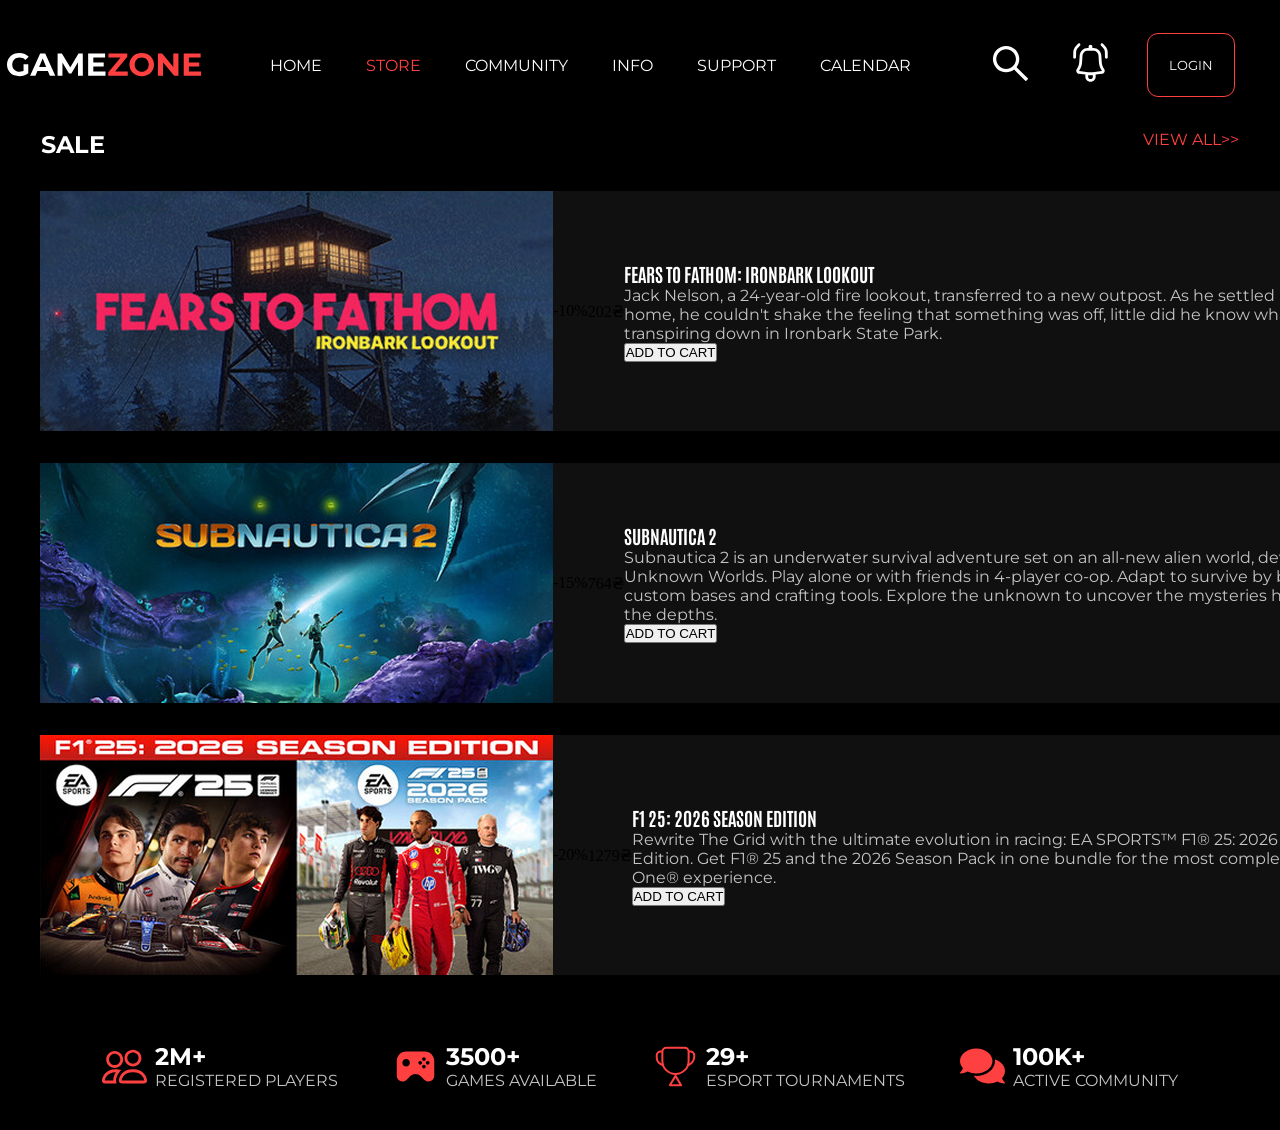
==== store.html @ e489b039 "2part" ====
<!DOCTYPE html>
<html lang="en">
<head>
    <meta charset="UTF-8">
    <meta name="viewport" content="width=device-width, initial-scale=1.0">
    <title>Document</title>
    <link rel="stylesheet" href="store.css">
    <link rel="preconnect" href="https://fonts.googleapis.com">
<link rel="preconnect" href="https://fonts.gstatic.com" crossorigin>
<link href="https://fonts.googleapis.com/css2?family=Montserrat:ital,wght@0,100..900;1,100..900&display=swap" rel="stylesheet">
<link rel="preconnect" href="https://fonts.googleapis.com">
<link rel="preconnect" href="https://fonts.gstatic.com" crossorigin>
<link href="https://fonts.googleapis.com/css2?family=Antonio:wght@100..700&display=swap" rel="stylesheet">
</head>
<body>
    <header>
        <div class="header_containers">
       <img src="GAMEZONE.svg" alt="" />

      <ul class="navigation">
        <li><a class="unselected" href="">HOME</a></li>
        <li><a class="unselected selected" href="">STORE</a></li>
        <li><a class="unselected" href="">COMMUNITY</a></li>
        <li><a class="unselected" href="">INFO</a></li>
        <li><a class="unselected" href="">SUPPORT</a></li>
        <li><a class="unselected" href="">CALENDAR</a></li>
      </ul>
      <div class="btns">
        <button class="nav"><img src="search.svg" alt="" /></button>
        <button class="nav">
        <img src="notification.svg" alt="" />
      </button>
      <button class="login">LOGIN</button>
      </div>
   </div>
    </header>
    <main>
        <section></section>
        <section>
            <div class="sale">
                <h2 class="gamesale">SALE</h2>
                <a class="showall" href="">VIEW ALL>></a>
            </div>
            <ul class="gamesonsale">
                <li>
                    <div class="gameonsale"><img src="ftf.png" alt=""><span class="sale percent">-10%</span><span class="finalprice">202₴</span>
                        <div>
                            <h3 class="text1">FEARS TO FATHOM: IRONBARK LOOKOUT</h3>
                            <p class="text2">Jack Nelson, a 24-year-old fire lookout, transferred to a new outpost. As he settled into his new home, he couldn't shake the feeling that something was off, little did he know what was transpiring down in Ironbark State Park.</p>
                            <button class="cartbutton">ADD TO CART</button>
                        </div>

                    </div>
                </li>
                <li>
                    <div class="gameonsale"><img src="subnautica2.png" alt=""><span class="sale percent">-15%</span><span class="finalprice">764₴</span>
                        <div>
                            <h3 class="text1">SUBNAUTICA 2</h3>
                            <p class="text2">Subnautica 2 is an underwater survival adventure set on an all-new alien world, developed by Unknown Worlds. Play alone or with friends in 4-player co-op. Adapt to survive by building custom bases and crafting tools. Explore the unknown to uncover the mysteries hidden within the depths.</p>
                            <button class="cartbutton">ADD TO CART</button>
                        </div>
                    </div>
                </li>
                <li>
                    <div class="gameonsale"><img src="f125.png" alt=""><span class="sale percent">-20%</span><span class="finalprice">1279₴</span>
                    <div>
                        <h3 class="text1">F1 25: 2026 SEASON EDITION</h3>
                            <p class="text2">Rewrite The Grid with the ultimate evolution in racing: EA SPORTS™ F1® 25: 2026 Season Edition. Get F1® 25 and the 2026 Season Pack in one bundle for the most complete Formula One® experience.</p>
                            <button class="cartbutton">ADD TO CART</button>
                    </div>
                    </div>
                </li>
            </ul>
        </section>
        <section></section>
    </main>
    <footer>
        <ul class="details">
        <li class="det">
          <img src="people.svg" alt="" />
          <div class="idk"><h5 class="maintxt">2M+</h5>
          <p class="txt">REGISTERED PLAYERS</p></div>
        </li>
        <li class="det">
          <img src="joystick.svg" alt="" />
          <div class="idk"><h5 class="maintxt">3500+</h5>
          <p class="txt">GAMES AVAILABLE</p></div>
        </li>
        <li class="det">
          <img src="trophy.svg" alt="" />
          <div class="idk"><h5 class="maintxt">29+</h5>
          <p class="txt">ESPORT TOURNAMENTS</p></div>
          
        </li>
        <li class="det">
          <img src="comments.svg" alt="" />
          <div class="idk"> <h5 class="maintxt">100K+</h5>
          <p class="txt">ACTIVE COMMUNITY</p></div>
         
        </li>
      </ul>
    </footer>
</body>
</html>
---- store.css ----
/* .montserrat-<uniquifier> {
  font-family: "Montserrat", sans-serif;
  font-optical-sizing: auto;
  font-weight: <weight>;
  font-style: normal;
} */


/* .antonio-<uniquifier> {
  font-family: "Antonio", sans-serif;
  font-optical-sizing: auto;
  font-weight: <weight>;
  font-style: normal;
} */




* {
    padding: 0;
    margin: 0;

}
body{
    background-color: black;
}.header_containers {
    width: 1267px;
    margin: 0 auto;
    /* background-color: red; */
    display: flex;
    align-items: center;
    height: 130px;
}
.navigation {
    display: flex;
    gap: 44px;
    margin-left: 68px;
    margin-right: 77px;
    
}

.unselected{
    text-decoration: none;
    color: white;
    font-family: "Montserrat", sans-serif;
    font-optical-sizing: auto;
  font-weight: medium;
  font-style: normal;

}
.selected {
    color: #FF4040;
}
.btns {
    display: flex;
    align-items: center;
    gap: 35px;
}
.login {
    border: none;
    color: white;
    background-color: black;
    padding: 23px 21px;
    outline: 1px solid #FF4040;
    border-radius: 10px;
    font-family: "Montserrat", sans-serif;
    font-optical-sizing: auto;
    font-weight: medium;
    font-style: normal;
    cursor: pointer;
    transition: all .8s;
}
.nav {
    background-color: black;
    border: none;
    cursor: pointer;
    
}

.sale {
    display: flex;
    justify-content: space-between;

}
.gamesale {
color: white;
    font-family: "Montserrat", sans-serif;
  font-optical-sizing: auto;
  font-weight: medium;
  font-style: normal;
  margin-left: 41px;

}
.showall {
    text-decoration: none;
    color: #FF4040;
    font-family: "Montserrat", sans-serif;
    font-optical-sizing: auto;
  font-weight: medium;
  font-style: normal;
  margin-right: 41px;
}

.gameonsale {
    display: flex;
    align-items: center;
    background-color: #101010;
    width: 1355px;
    height: 240px ;
    margin-top: 32px;
    margin-left: 40px;
}
.text1 {
    color: white;
    font-family: "Antonio", sans-serif;
  font-optical-sizing: auto;
  font-weight: bold;
  font-style: normal;
}
.text2 {
    color: #C4C4C4;
    font-family: "Montserrat", sans-serif;
    font-optical-sizing: auto;
  font-weight: medium;
  font-style: normal;
}

.details {
    display: flex;
    justify-content: space-between;
    margin-right: 102px;
    margin-left: 102px;
    margin-top: 67px;
    margin-bottom: 40px;
}
.maintxt {
    color: white;
    font-family: "Montserrat", sans-serif;
  font-optical-sizing: auto;
  font-weight: medium;
  font-style: normal;
  font-size: 24px;
}
.txt {
    color: #C4C4C4;
    font-family: "Montserrat", sans-serif;
  font-optical-sizing: auto;
  font-weight: medium;
  font-style: normal;
}
.det {
    display: flex;
    align-items: center;
}
.idk {
    margin-left: 8px;
}
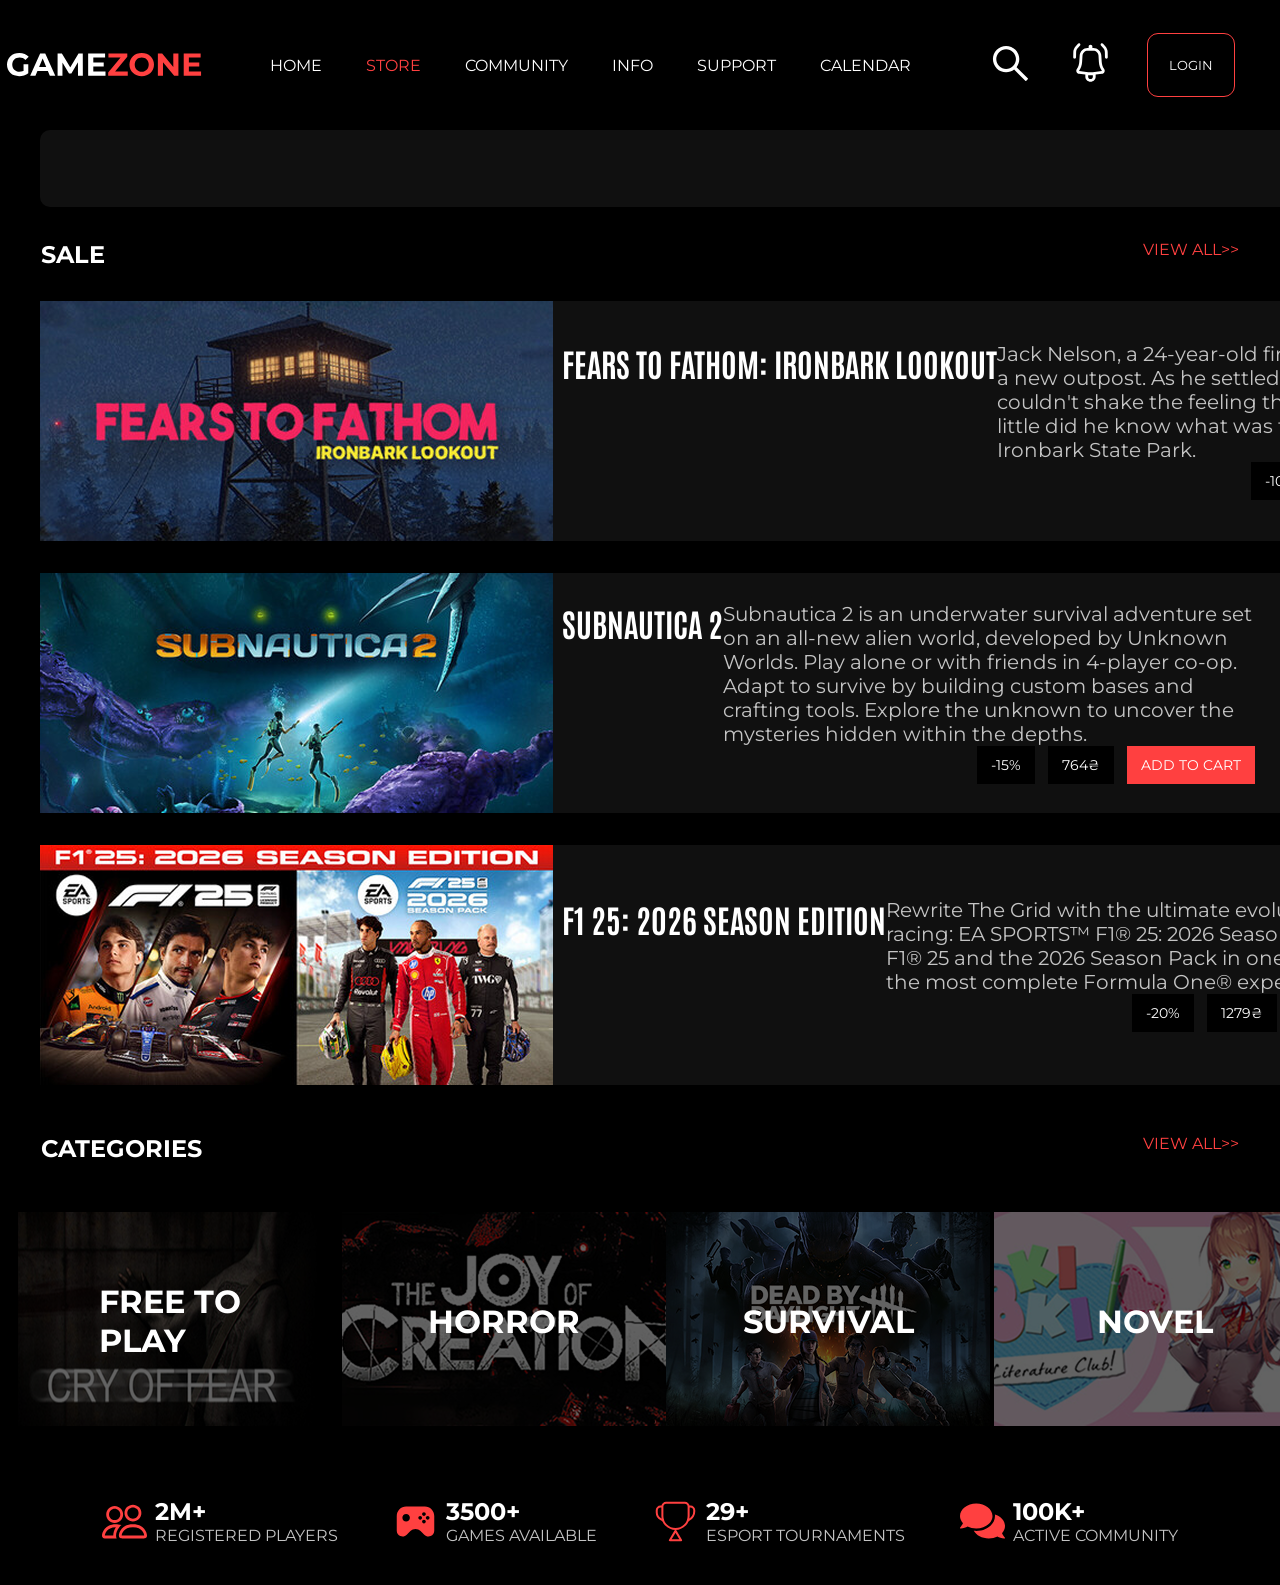
==== commit e81906c4: "madepart2" ====
--- a/store.html
+++ b/store.html
@@ -1,104 +1,177 @@
-<!DOCTYPE html>
+<!doctype html>
 <html lang="en">
-<head>
-    <meta charset="UTF-8">
-    <meta name="viewport" content="width=device-width, initial-scale=1.0">
+  <head>
+    <meta charset="UTF-8" />
+    <meta name="viewport" content="width=device-width, initial-scale=1.0" />
     <title>Document</title>
-    <link rel="stylesheet" href="store.css">
-    <link rel="preconnect" href="https://fonts.googleapis.com">
-<link rel="preconnect" href="https://fonts.gstatic.com" crossorigin>
-<link href="https://fonts.googleapis.com/css2?family=Montserrat:ital,wght@0,100..900;1,100..900&display=swap" rel="stylesheet">
-<link rel="preconnect" href="https://fonts.googleapis.com">
-<link rel="preconnect" href="https://fonts.gstatic.com" crossorigin>
-<link href="https://fonts.googleapis.com/css2?family=Antonio:wght@100..700&display=swap" rel="stylesheet">
-</head>
-<body>
+    <link rel="stylesheet" href="store.css" />
+    <link rel="preconnect" href="https://fonts.googleapis.com" />
+    <link rel="preconnect" href="https://fonts.gstatic.com" crossorigin />
+    <link
+      href="https://fonts.googleapis.com/css2?family=Montserrat:ital,wght@0,100..900;1,100..900&display=swap"
+      rel="stylesheet"
+    />
+    <link rel="preconnect" href="https://fonts.googleapis.com" />
+    <link rel="preconnect" href="https://fonts.gstatic.com" crossorigin />
+    <link
+      href="https://fonts.googleapis.com/css2?family=Antonio:wght@100..700&display=swap"
+      rel="stylesheet"
+    />
+  </head>
+  <body>
     <header>
-        <div class="header_containers">
-       <img src="GAMEZONE.svg" alt="" />
+      <div class="header_containers">
+        <img src="GAMEZONE.svg" alt="" />
 
-      <ul class="navigation">
-        <li><a class="unselected" href="">HOME</a></li>
-        <li><a class="unselected selected" href="">STORE</a></li>
-        <li><a class="unselected" href="">COMMUNITY</a></li>
-        <li><a class="unselected" href="">INFO</a></li>
-        <li><a class="unselected" href="">SUPPORT</a></li>
-        <li><a class="unselected" href="">CALENDAR</a></li>
-      </ul>
-      <div class="btns">
-        <button class="nav"><img src="search.svg" alt="" /></button>
-        <button class="nav">
-        <img src="notification.svg" alt="" />
-      </button>
-      <button class="login">LOGIN</button>
+        <ul class="navigation">
+          <li><a class="unselected" href="">HOME</a></li>
+          <li><a class="unselected selected" href="">STORE</a></li>
+          <li><a class="unselected" href="">COMMUNITY</a></li>
+          <li><a class="unselected" href="">INFO</a></li>
+          <li><a class="unselected" href="">SUPPORT</a></li>
+          <li><a class="unselected" href="">CALENDAR</a></li>
+        </ul>
+        <div class="btns">
+          <button class="nav"><img src="search.svg" alt="" /></button>
+          <button class="nav">
+            <img src="notification.svg" alt="" />
+          </button>
+          <button class="login">LOGIN</button>
+        </div>
       </div>
-   </div>
     </header>
     <main>
-        <section></section>
-        <section>
-            <div class="sale">
-                <h2 class="gamesale">SALE</h2>
-                <a class="showall" href="">VIEW ALL>></a>
+      <section>
+        <input class="searchbar" type="search" name="" id="" />
+      </section>
+      <section>
+        <div class="sale">
+          <h2 class="gamesale">SALE</h2>
+          <a class="showall" href="">VIEW ALL>></a>
+        </div>
+        <ul class="gamesonsale">
+          <li>
+            <div class="gameonsale">
+              <img src="ftf.png" alt="" />
+              <div class="salegoal">
+                <div class="text3">
+                  <h3 class="text1">FEARS TO FATHOM: IRONBARK LOOKOUT</h3>
+                  <p class="text2">
+                    Jack Nelson, a 24-year-old fire lookout, transferred to a
+                    new outpost. As he settled into his new home, he couldn't
+                    shake the feeling that something was off, little did he know
+                    what was transpiring down in Ironbark State Park.
+                  </p>
+                </div>
+                <div class="details3">
+                  <span class="salepercent">-10%</span
+                  ><span class="finalprice">202₴</span>
+                  <button class="cartbutton">ADD TO CART</button>
+                </div>
+              </div>
             </div>
-            <ul class="gamesonsale">
-                <li>
-                    <div class="gameonsale"><img src="ftf.png" alt=""><span class="sale percent">-10%</span><span class="finalprice">202₴</span>
-                        <div>
-                            <h3 class="text1">FEARS TO FATHOM: IRONBARK LOOKOUT</h3>
-                            <p class="text2">Jack Nelson, a 24-year-old fire lookout, transferred to a new outpost. As he settled into his new home, he couldn't shake the feeling that something was off, little did he know what was transpiring down in Ironbark State Park.</p>
-                            <button class="cartbutton">ADD TO CART</button>
-                        </div>
-
-                    </div>
-                </li>
-                <li>
-                    <div class="gameonsale"><img src="subnautica2.png" alt=""><span class="sale percent">-15%</span><span class="finalprice">764₴</span>
-                        <div>
-                            <h3 class="text1">SUBNAUTICA 2</h3>
-                            <p class="text2">Subnautica 2 is an underwater survival adventure set on an all-new alien world, developed by Unknown Worlds. Play alone or with friends in 4-player co-op. Adapt to survive by building custom bases and crafting tools. Explore the unknown to uncover the mysteries hidden within the depths.</p>
-                            <button class="cartbutton">ADD TO CART</button>
-                        </div>
-                    </div>
-                </li>
-                <li>
-                    <div class="gameonsale"><img src="f125.png" alt=""><span class="sale percent">-20%</span><span class="finalprice">1279₴</span>
-                    <div>
-                        <h3 class="text1">F1 25: 2026 SEASON EDITION</h3>
-                            <p class="text2">Rewrite The Grid with the ultimate evolution in racing: EA SPORTS™ F1® 25: 2026 Season Edition. Get F1® 25 and the 2026 Season Pack in one bundle for the most complete Formula One® experience.</p>
-                            <button class="cartbutton">ADD TO CART</button>
-                    </div>
-                    </div>
-                </li>
-            </ul>
-        </section>
-        <section></section>
+          </li>
+          <li>
+            <div class="gameonsale">
+              <img src="subnautica2.png" alt="" />
+              <div class="salegoal">
+                <div class="text3">
+                  <h3 class="text1">SUBNAUTICA 2</h3>
+                  <p class="text2">
+                    Subnautica 2 is an underwater survival adventure set on an
+                    all-new alien world, developed by Unknown Worlds. Play alone
+                    or with friends in 4-player co-op. Adapt to survive by
+                    building custom bases and crafting tools. Explore the
+                    unknown to uncover the mysteries hidden within the depths.
+                  </p>
+                </div>
+                <div class="details3">
+                  <span class="salepercent">-15%</span
+                  ><span class="finalprice">764₴</span>
+                  <button class="cartbutton">ADD TO CART</button>
+                </div>
+              </div>
+            </div>
+          </li>
+          <li>
+            <div class="gameonsale">
+              <img src="f125.png" alt="" />
+              <div class="salegoal">
+                <div class="text3">
+                  <h3 class="text1">F1 25: 2026 SEASON EDITION</h3>
+                  <p class="text2">
+                    Rewrite The Grid with the ultimate evolution in racing: EA
+                    SPORTS™ F1® 25: 2026 Season Edition. Get F1® 25 and the 2026
+                    Season Pack in one bundle for the most complete Formula One®
+                    experience.
+                  </p>
+                </div>
+                <div class="details3">
+                  <span class="salepercent">-20%</span
+                  ><span class="finalprice">1279₴</span>
+                  <button class="cartbutton">ADD TO CART</button>
+                </div>
+              </div>
+            </div>
+          </li>
+        </ul>
+      </section>
+      <section>
+        <div class="catg">
+          <h2 class="catgselected">CATEGORIES</h2>
+          <a class="catgshowall" href="">VIEW ALL>></a>
+        </div>
+        <ul class="categories">
+          <li class="ctglist">
+            <img src="cof.png" alt="" />
+            <h4 class="categoriename">FREE TO PLAY</h4>
+          </li>
+          <li class="ctglist">
+            <img src="thejoc.png" alt="" />
+            <h4 class="categoriename">HORROR</h4>
+          </li>
+          <li class="ctglist">
+            <img src="dbd.png" alt="" />
+            <h4 class="categoriename">SURVIVAL</h4>
+          </li>
+          <li class="ctglist">
+            <img src="ddlc.png" alt="" />
+            <h4 class="categoriename">NOVEL</h4>
+          </li>
+        </ul>
+      </section>
     </main>
     <footer>
-        <ul class="details">
+      <ul class="details">
         <li class="det">
           <img src="people.svg" alt="" />
-          <div class="idk"><h5 class="maintxt">2M+</h5>
-          <p class="txt">REGISTERED PLAYERS</p></div>
+          <div class="idk">
+            <h5 class="maintxt">2M+</h5>
+            <p class="txt">REGISTERED PLAYERS</p>
+          </div>
         </li>
         <li class="det">
           <img src="joystick.svg" alt="" />
-          <div class="idk"><h5 class="maintxt">3500+</h5>
-          <p class="txt">GAMES AVAILABLE</p></div>
+          <div class="idk">
+            <h5 class="maintxt">3500+</h5>
+            <p class="txt">GAMES AVAILABLE</p>
+          </div>
         </li>
         <li class="det">
           <img src="trophy.svg" alt="" />
-          <div class="idk"><h5 class="maintxt">29+</h5>
-          <p class="txt">ESPORT TOURNAMENTS</p></div>
-          
+          <div class="idk">
+            <h5 class="maintxt">29+</h5>
+            <p class="txt">ESPORT TOURNAMENTS</p>
+          </div>
         </li>
         <li class="det">
           <img src="comments.svg" alt="" />
-          <div class="idk"> <h5 class="maintxt">100K+</h5>
-          <p class="txt">ACTIVE COMMUNITY</p></div>
-         
+          <div class="idk">
+            <h5 class="maintxt">100K+</h5>
+            <p class="txt">ACTIVE COMMUNITY</p>
+          </div>
         </li>
       </ul>
     </footer>
-</body>
-</html>+  </body>
+</html>
--- a/store.css
+++ b/store.css
@@ -105,17 +105,19 @@
     display: flex;
     align-items: center;
     background-color: #101010;
-    width: 1355px;
+    width: 1500px;
     height: 240px ;
     margin-top: 32px;
     margin-left: 40px;
 }
+
 .text1 {
     color: white;
     font-family: "Antonio", sans-serif;
   font-optical-sizing: auto;
   font-weight: bold;
   font-style: normal;
+   font-size: 32px;
 }
 .text2 {
     color: #C4C4C4;
@@ -123,8 +125,42 @@
     font-optical-sizing: auto;
   font-weight: medium;
   font-style: normal;
-}
-
+  font-size: 20px;
+  width: 532px;
+}
+.salepercent {
+    background-color: black;
+    color: white;
+    font-family: "Montserrat", sans-serif;
+  font-optical-sizing: auto;
+  font-weight: medium;
+  font-style: normal;
+    padding: 10px 14px 10px 14px;
+    font-size: 14px;
+}
+.finalprice {
+     background-color: black;
+    color: white;
+    font-family: "Montserrat", sans-serif;
+  font-optical-sizing: auto;
+  font-weight: medium;
+  font-style: normal;
+    padding: 10px 14px 10px 14px;
+    font-size: 14px;
+
+}
+.cartbutton {
+    background-color: #FF4040;
+    color: white;
+    border: none;
+    padding: 10px 14px 10px 14px;
+    color: white;
+    font-family: "Montserrat", sans-serif;
+  font-optical-sizing: auto;
+  font-weight: medium;
+  font-style: normal;
+    font-size: 14px;
+}
 .details {
     display: flex;
     justify-content: space-between;
@@ -155,3 +191,78 @@
 .idk {
     margin-left: 8px;
 }
+
+.catg {
+    display: flex;
+    justify-content: space-between;
+    margin-top: 49px;
+}
+
+.catgselected {
+    color: white;
+    font-family: "Montserrat", sans-serif;
+  font-optical-sizing: auto;
+  font-weight: medium;
+  font-style: normal;
+  margin-left: 41px;
+}
+.catgshowall {
+text-decoration: none;
+    color: #FF4040;
+    font-family: "Montserrat", sans-serif;
+    font-optical-sizing: auto;
+  font-weight: medium;
+  font-style: normal;
+  margin-right: 41px;
+}
+.categories {
+    display: flex;
+    justify-content: space-between;
+    margin-top: 49px;
+    margin-left: 18px;
+    margin-right: 18px;
+}
+.ctglist {
+    position: relative;
+}
+.categoriename {
+    color: white;
+    font-family: "Montserrat", sans-serif;
+    font-optical-sizing: auto;
+    font-weight: medium;
+    font-style: normal;
+    display: flex;
+    justify-content: center;
+    font-size: 32px;
+    position: absolute;
+    top: 0;
+    left: 0;
+    top: 50%;
+    left: 50%;
+    transform: translate(-50%, -50%);
+
+}
+
+.gameonsale {
+    display: flex;
+}
+.text3 {
+    display: flex;
+    align-items: start;
+    margin-left: 9px;
+}
+.details3 {
+    display: flex;
+    justify-content: end;
+    gap: 13px;
+}
+
+.searchbar {
+    background-color: #101010;
+    border: none;
+    border-radius: 10px;
+    width: 1267px ;
+    height: 77px;
+    margin-left: 40px;
+    margin-bottom: 33px;
+}
